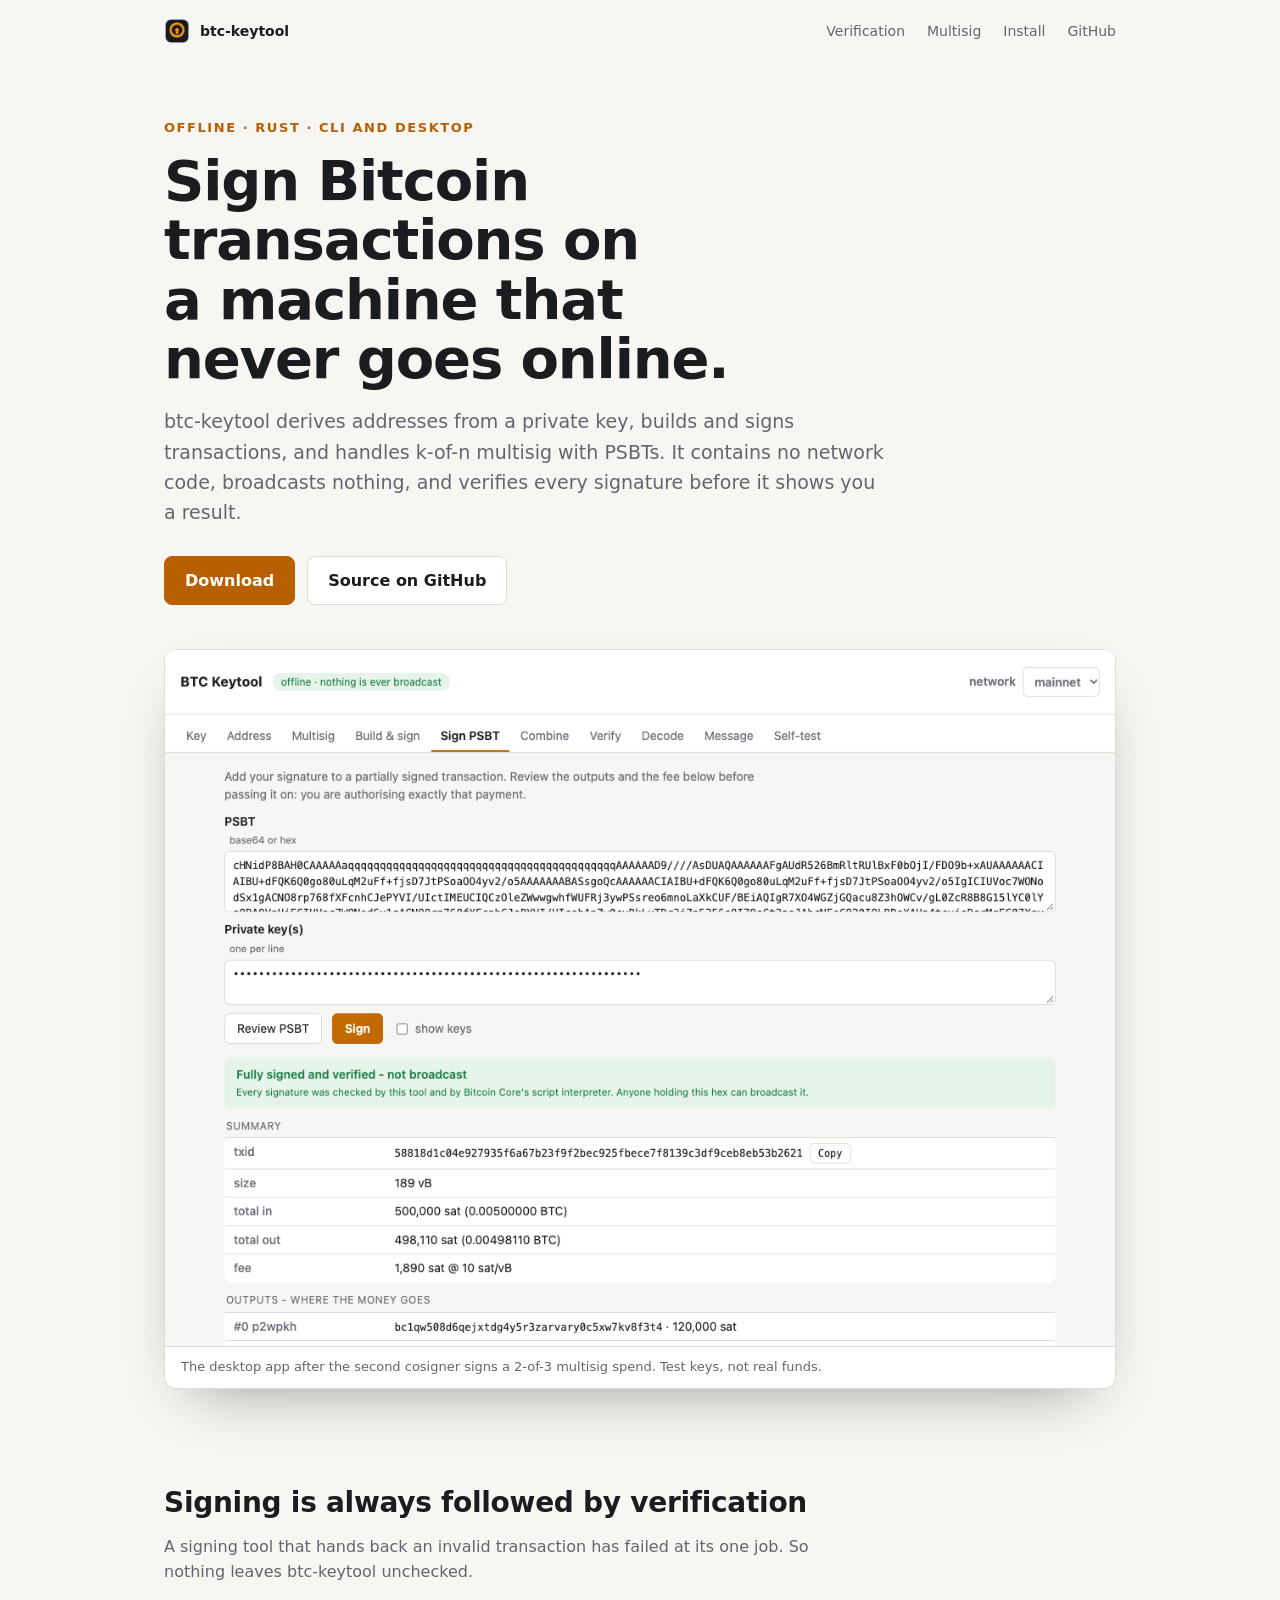
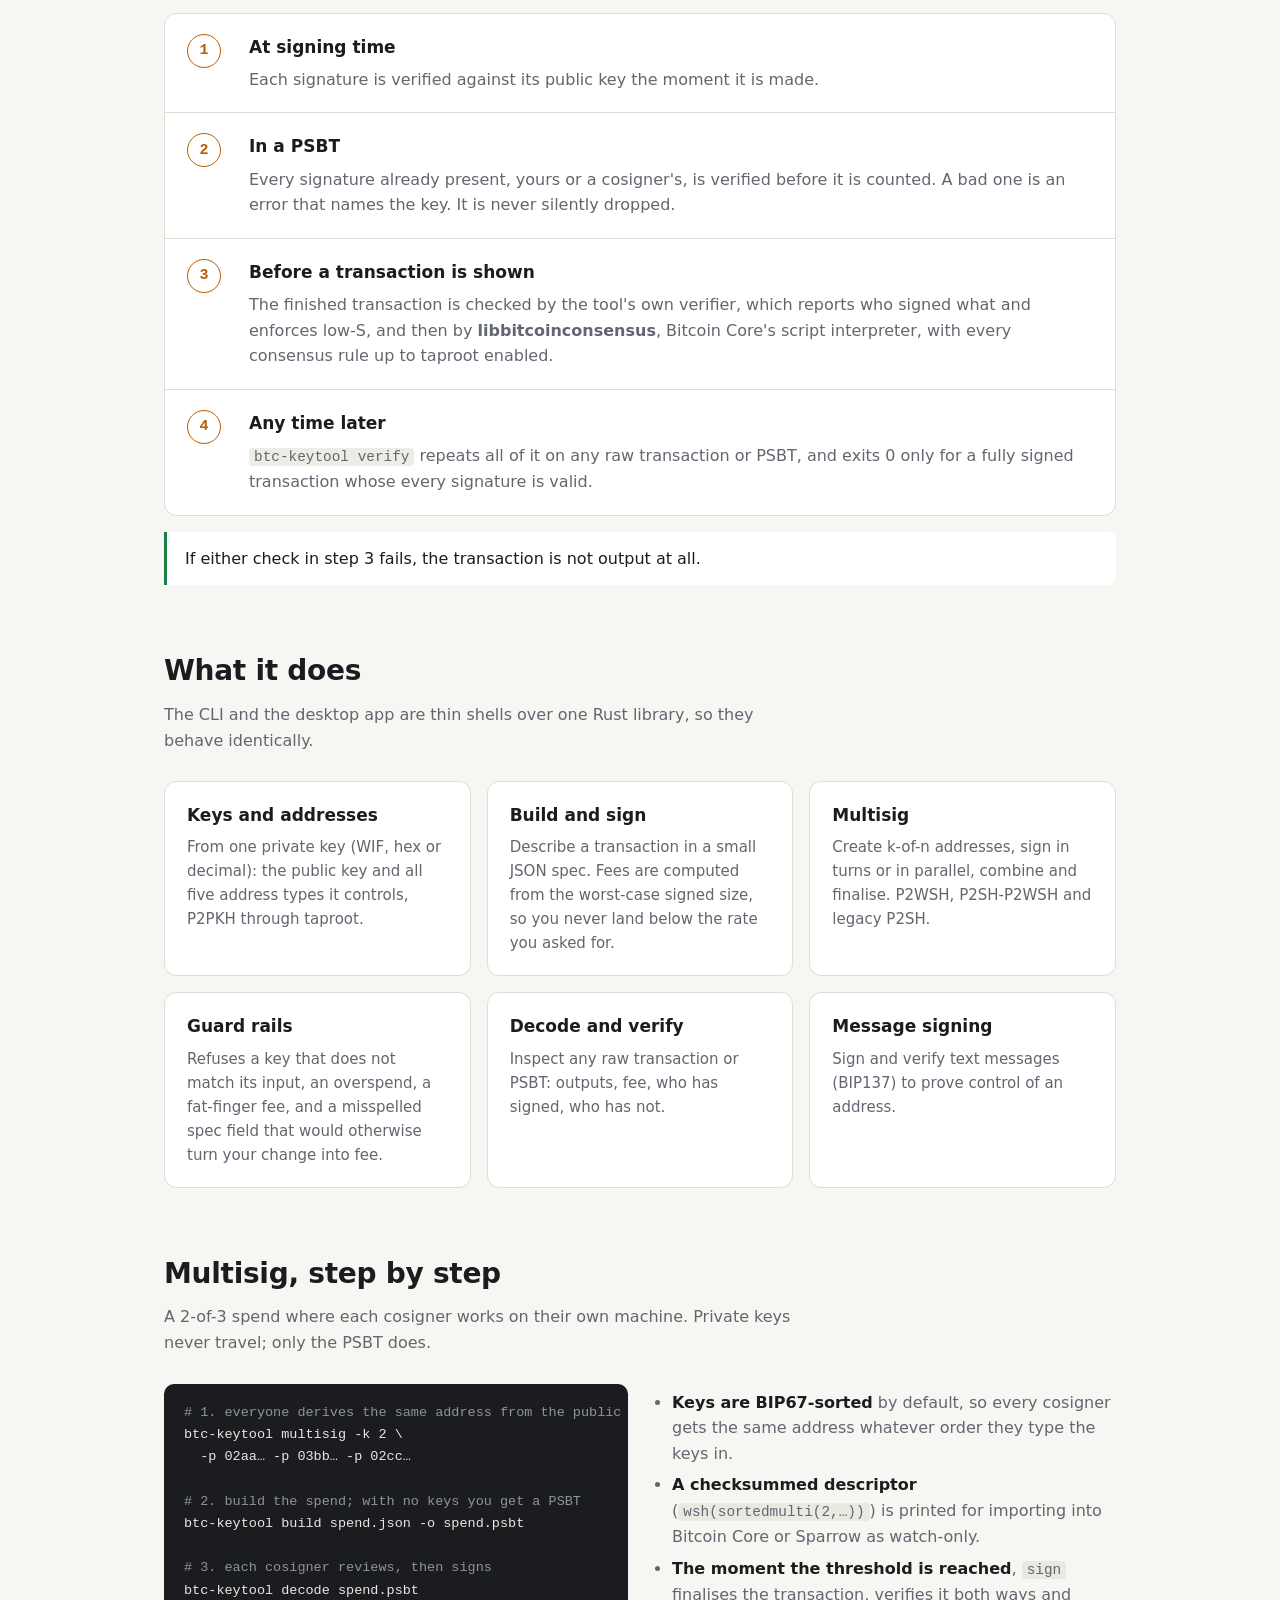
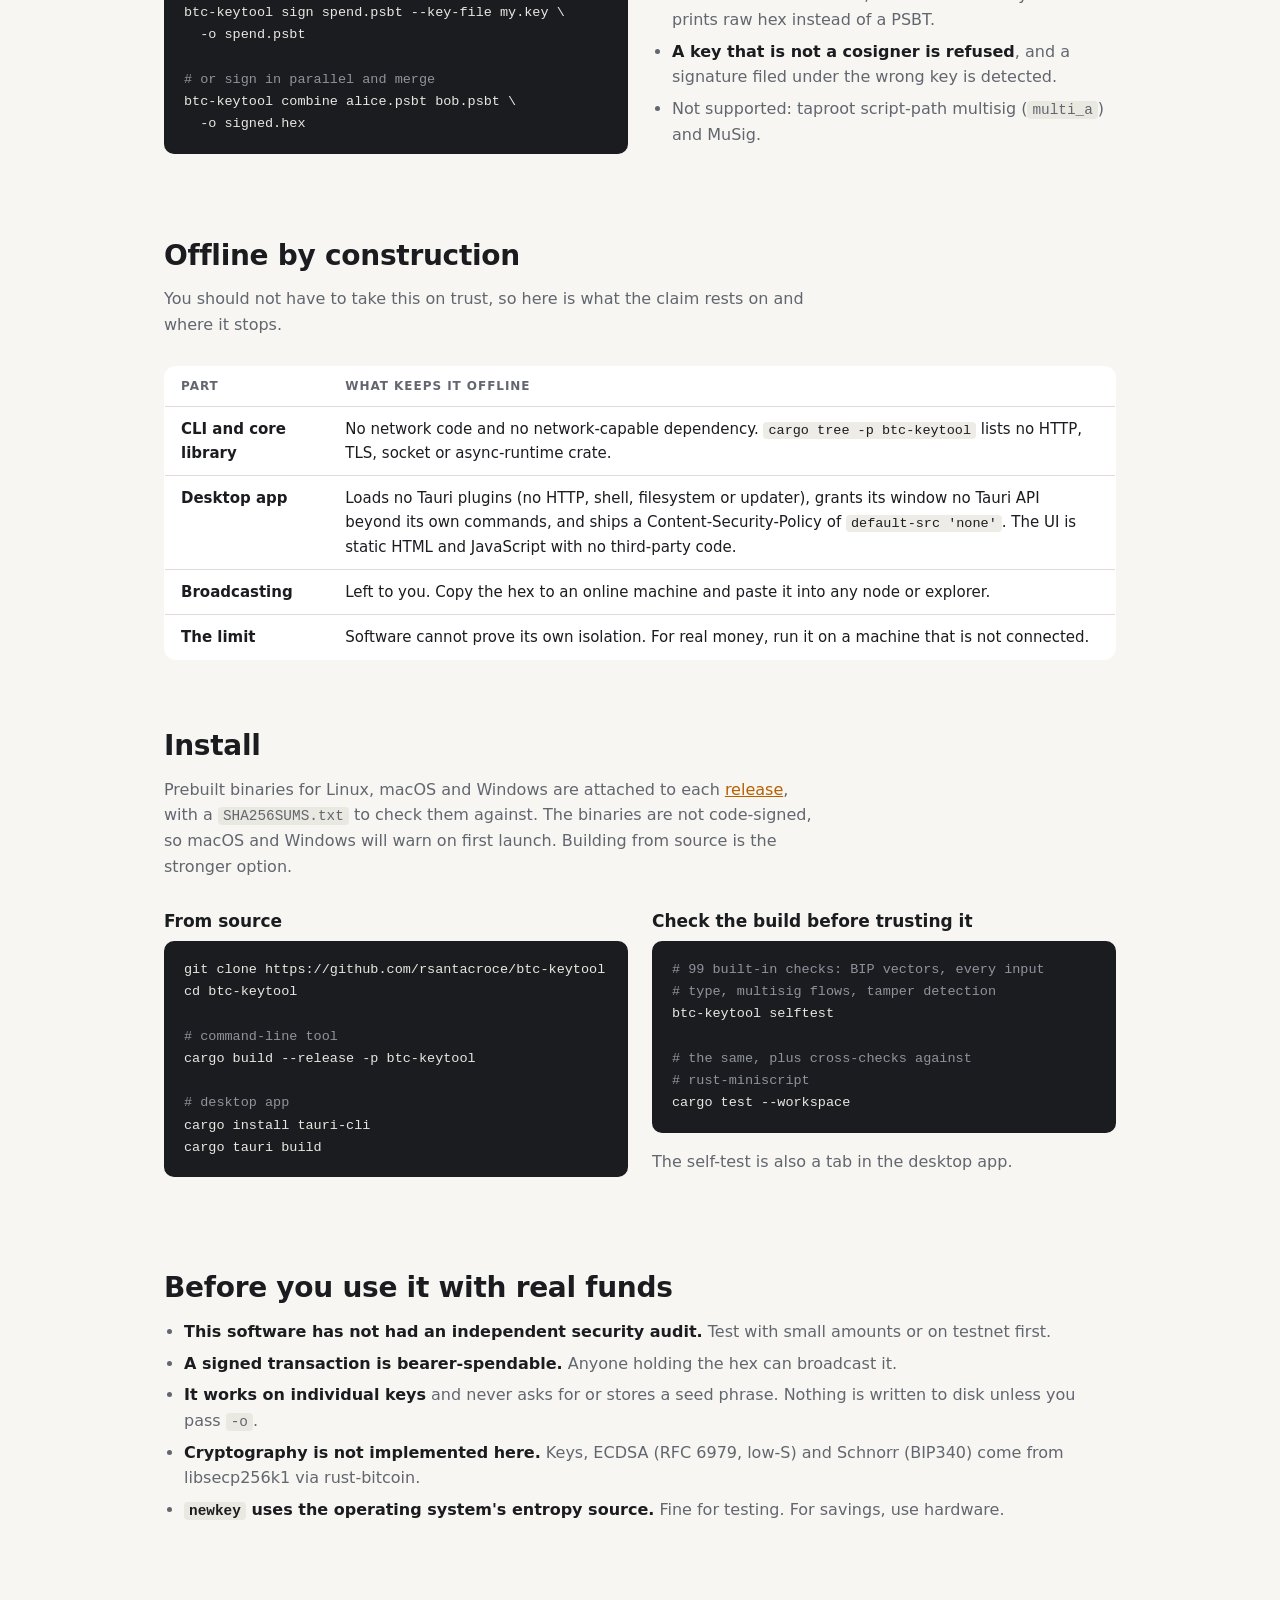
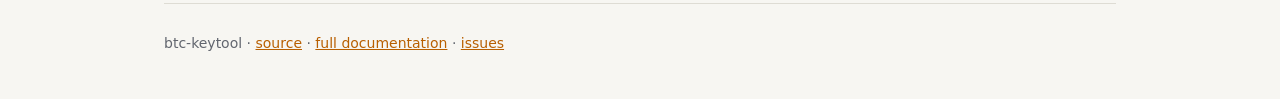
==== site/index.html @ 842ce157 "Add CI, cross-platform builds and a GitHub Pages site - ci.yml: fmt, clippy, tests and self-test on " ====
<!doctype html>
<html lang="en">
<head>
<meta charset="utf-8">
<meta name="viewport" content="width=device-width, initial-scale=1">
<title>btc-keytool - offline Bitcoin keys, multisig and signing</title>
<meta name="description" content="An offline Bitcoin key, multisig and transaction tool written in Rust. CLI and desktop app. Every signature is verified before you see it.">
<link rel="icon" href="assets/icon.png">
<style>
  :root {
    --bg: #f7f6f2; --panel: #ffffff; --ink: #1b1c20; --dim: #62666f; --line: #dedcd4;
    --accent: #b85f00; --accent-ink: #fff; --ok: #1a7f43; --code-bg: #1b1c20; --code-ink: #e9e7e1; --code-dim: #8f939c;
  }
  @media (prefers-color-scheme: dark) {
    :root {
      --bg: #131417; --panel: #1c1e23; --ink: #e9e7e1; --dim: #9a9ea8; --line: #2f323a;
      --accent: #f7931a; --accent-ink: #131417; --ok: #5fd38a; --code-bg: #0c0d0f; --code-ink: #e9e7e1;
    }
  }
  * { box-sizing: border-box; }
  html { scroll-behavior: smooth; }
  body { margin: 0; background: var(--bg); color: var(--ink); font: 16px/1.6 -apple-system, "Segoe UI", system-ui, sans-serif; }
  a { color: var(--accent); }
  .wrap { max-width: 1000px; margin: 0 auto; padding: 0 24px; }
  code, pre, .mono { font-family: ui-monospace, SFMono-Regular, Menlo, Consolas, monospace; }
  code { font-size: .9em; background: color-mix(in srgb, var(--line) 55%, transparent); padding: 1px 5px; border-radius: 4px; }

  nav { display: flex; align-items: center; gap: 22px; padding: 18px 0; font-size: 14px; }
  nav .brand { display: flex; align-items: center; gap: 10px; font-weight: 700; color: var(--ink); text-decoration: none; margin-right: auto; }
  nav .brand img { width: 26px; height: 26px; }
  nav a { color: var(--dim); text-decoration: none; }
  nav a:hover { color: var(--ink); }

  header.hero { padding: 56px 0 28px; }
  .eyebrow { font-size: 13px; letter-spacing: .12em; text-transform: uppercase; color: var(--accent); font-weight: 700; }
  h1 { font-size: clamp(34px, 5.4vw, 56px); line-height: 1.06; letter-spacing: -.02em; margin: 12px 0 18px; max-width: 16ch; text-wrap: balance; }
  .lede { font-size: 19px; color: var(--dim); max-width: 60ch; margin: 0 0 28px; }
  .cta { display: flex; flex-wrap: wrap; gap: 12px; }
  .btn { display: inline-block; padding: 11px 20px; border-radius: 8px; border: 1px solid var(--line); background: var(--panel); color: var(--ink); text-decoration: none; font-weight: 600; }
  .btn.primary { background: var(--accent); border-color: var(--accent); color: var(--accent-ink); }
  .btn:hover { border-color: var(--accent); }
  .shot { margin: 44px 0 0; border: 1px solid var(--line); border-radius: 12px; overflow: hidden; box-shadow: 0 24px 60px -30px rgba(0,0,0,.45); background: var(--panel); }
  .shot img { display: block; width: 100%; height: auto; }
  figcaption { font-size: 13px; color: var(--dim); padding: 10px 16px; border-top: 1px solid var(--line); }

  section { padding: 64px 0 0; }
  h2 { font-size: 28px; letter-spacing: -.01em; margin: 0 0 8px; text-wrap: balance; }
  h3 { font-size: 17px; margin: 0 0 6px; }
  .sub { color: var(--dim); max-width: 64ch; margin: 0 0 28px; }

  .steps { list-style: none; margin: 0; padding: 0; counter-reset: s; border: 1px solid var(--line); border-radius: 12px; background: var(--panel); }
  .steps li { counter-increment: s; display: grid; grid-template-columns: 54px 1fr; gap: 0 8px; padding: 20px 22px; border-top: 1px solid var(--line); }
  .steps li:first-child { border-top: 0; }
  .steps li::before { content: counter(s); font: 700 15px ui-monospace, Menlo, monospace; color: var(--accent); width: 32px; height: 32px; border: 1.5px solid var(--accent); border-radius: 50%; display: grid; place-items: center; }
  .steps p { margin: 0; color: var(--dim); }
  .verdict { margin: 16px 0 0; padding: 14px 18px; border-left: 3px solid var(--ok); background: var(--panel); border-radius: 0 8px 8px 0; }

  .grid { display: grid; grid-template-columns: repeat(auto-fit, minmax(270px, 1fr)); gap: 16px; }
  .card { background: var(--panel); border: 1px solid var(--line); border-radius: 12px; padding: 20px 22px; }
  .card p { margin: 0; color: var(--dim); font-size: 15px; }

  pre { background: var(--code-bg); color: var(--code-ink); padding: 18px 20px; border-radius: 10px; overflow-x: auto; font-size: 13.5px; line-height: 1.65; margin: 0 0 16px; }
  pre .c { color: var(--code-dim); }
  .two { display: grid; grid-template-columns: repeat(auto-fit, minmax(330px, 1fr)); gap: 24px; align-items: start; }
  .two > div { min-width: 0; }

  table { width: 100%; border-collapse: collapse; background: var(--panel); border: 1px solid var(--line); border-radius: 12px; overflow: hidden; font-size: 15px; }
  th, td { text-align: left; padding: 10px 16px; border-top: 1px solid var(--line); vertical-align: top; }
  tr:first-child th { border-top: 0; font-size: 12px; text-transform: uppercase; letter-spacing: .08em; color: var(--dim); }
  .scroll { overflow-x: auto; }

  ul.plain { margin: 0; padding-left: 20px; color: var(--dim); }
  ul.plain li { margin: 6px 0; }
  ul.plain strong { color: var(--ink); }
  footer { margin-top: 80px; padding: 28px 0 48px; border-top: 1px solid var(--line); color: var(--dim); font-size: 14px; }
</style>
</head>
<body>
<div class="wrap">
  <nav>
    <a class="brand" href="#"><img src="assets/icon.png" alt="">btc-keytool</a>
    <a href="#verify">Verification</a>
    <a href="#multisig">Multisig</a>
    <a href="#install">Install</a>
    <a href="https://github.com/rsantacroce/btc-keytool">GitHub</a>
  </nav>

  <header class="hero">
    <div class="eyebrow">Offline &middot; Rust &middot; CLI and desktop</div>
    <h1>Sign Bitcoin transactions on a machine that never goes online.</h1>
    <p class="lede">btc-keytool derives addresses from a private key, builds and signs transactions, and handles
      k-of-n multisig with PSBTs. It contains no network code, broadcasts nothing, and verifies every signature
      before it shows you a result.</p>
    <div class="cta">
      <a class="btn primary" href="https://github.com/rsantacroce/btc-keytool/releases">Download</a>
      <a class="btn" href="https://github.com/rsantacroce/btc-keytool">Source on GitHub</a>
    </div>
    <figure class="shot">
      <img src="assets/app.png" width="2240" height="1640" alt="The desktop app after the second cosigner signs a 2-of-3 multisig transaction: a green banner reads 'Fully signed and verified - not broadcast', followed by the fee, the outputs and which cosigners signed.">
      <figcaption>The desktop app after the second cosigner signs a 2-of-3 multisig spend. Test keys, not real funds.</figcaption>
    </figure>
  </header>

  <section id="verify">
    <h2>Signing is always followed by verification</h2>
    <p class="sub">A signing tool that hands back an invalid transaction has failed at its one job. So nothing leaves
      btc-keytool unchecked.</p>
    <ol class="steps">
      <li><div><h3>At signing time</h3><p>Each signature is verified against its public key the moment it is made.</p></div></li>
      <li><div><h3>In a PSBT</h3><p>Every signature already present, yours or a cosigner's, is verified before it is counted.
        A bad one is an error that names the key. It is never silently dropped.</p></div></li>
      <li><div><h3>Before a transaction is shown</h3><p>The finished transaction is checked by the tool's own verifier, which
        reports who signed what and enforces low-S, and then by <strong>libbitcoinconsensus</strong>, Bitcoin Core's
        script interpreter, with every consensus rule up to taproot enabled.</p></div></li>
      <li><div><h3>Any time later</h3><p><code>btc-keytool verify</code> repeats all of it on any raw transaction or PSBT,
        and exits 0 only for a fully signed transaction whose every signature is valid.</p></div></li>
    </ol>
    <p class="verdict">If either check in step 3 fails, the transaction is not output at all.</p>
  </section>

  <section id="features">
    <h2>What it does</h2>
    <p class="sub">The CLI and the desktop app are thin shells over one Rust library, so they behave identically.</p>
    <div class="grid">
      <div class="card"><h3>Keys and addresses</h3><p>From one private key (WIF, hex or decimal): the public key and all five
        address types it controls, P2PKH through taproot.</p></div>
      <div class="card"><h3>Build and sign</h3><p>Describe a transaction in a small JSON spec. Fees are computed from the
        worst-case signed size, so you never land below the rate you asked for.</p></div>
      <div class="card"><h3>Multisig</h3><p>Create k-of-n addresses, sign in turns or in parallel, combine and finalise.
        P2WSH, P2SH-P2WSH and legacy P2SH.</p></div>
      <div class="card"><h3>Guard rails</h3><p>Refuses a key that does not match its input, an overspend, a fat-finger fee,
        and a misspelled spec field that would otherwise turn your change into fee.</p></div>
      <div class="card"><h3>Decode and verify</h3><p>Inspect any raw transaction or PSBT: outputs, fee, who has signed,
        who has not.</p></div>
      <div class="card"><h3>Message signing</h3><p>Sign and verify text messages (BIP137) to prove control of an address.</p></div>
    </div>
  </section>

  <section id="multisig">
    <h2>Multisig, step by step</h2>
    <p class="sub">A 2-of-3 spend where each cosigner works on their own machine. Private keys never travel; only the
      PSBT does.</p>
    <div class="two">
      <div>
        <pre><span class="c"># 1. everyone derives the same address from the public keys</span>
btc-keytool multisig -k 2 \
  -p 02aa… -p 03bb… -p 02cc…

<span class="c"># 2. build the spend; with no keys you get a PSBT</span>
btc-keytool build spend.json -o spend.psbt

<span class="c"># 3. each cosigner reviews, then signs</span>
btc-keytool decode spend.psbt
btc-keytool sign spend.psbt --key-file my.key \
  -o spend.psbt

<span class="c"># or sign in parallel and merge</span>
btc-keytool combine alice.psbt bob.psbt \
  -o signed.hex</pre>
      </div>
      <div>
        <ul class="plain">
          <li><strong>Keys are BIP67-sorted</strong> by default, so every cosigner gets the same address whatever order
            they type the keys in.</li>
          <li><strong>A checksummed descriptor</strong> (<code>wsh(sortedmulti(2,…))</code>) is printed for importing
            into Bitcoin Core or Sparrow as watch-only.</li>
          <li><strong>The moment the threshold is reached</strong>, <code>sign</code> finalises the transaction, verifies
            it both ways and prints raw hex instead of a PSBT.</li>
          <li><strong>A key that is not a cosigner is refused</strong>, and a signature filed under the wrong key is
            detected.</li>
          <li>Not supported: taproot script-path multisig (<code>multi_a</code>) and MuSig.</li>
        </ul>
      </div>
    </div>
  </section>

  <section id="offline">
    <h2>Offline by construction</h2>
    <p class="sub">You should not have to take this on trust, so here is what the claim rests on and where it stops.</p>
    <div class="scroll"><table>
      <tr><th>Part</th><th>What keeps it offline</th></tr>
      <tr><td><strong>CLI and core library</strong></td><td>No network code and no network-capable dependency.
        <code>cargo tree -p btc-keytool</code> lists no HTTP, TLS, socket or async-runtime crate.</td></tr>
      <tr><td><strong>Desktop app</strong></td><td>Loads no Tauri plugins (no HTTP, shell, filesystem or updater), grants its
        window no Tauri API beyond its own commands, and ships a Content-Security-Policy of
        <code>default-src 'none'</code>. The UI is static HTML and JavaScript with no third-party code.</td></tr>
      <tr><td><strong>Broadcasting</strong></td><td>Left to you. Copy the hex to an online machine and paste it into any node
        or explorer.</td></tr>
      <tr><td><strong>The limit</strong></td><td>Software cannot prove its own isolation. For real money, run it on a machine
        that is not connected.</td></tr>
    </table></div>
  </section>

  <section id="install">
    <h2>Install</h2>
    <p class="sub">Prebuilt binaries for Linux, macOS and Windows are attached to each
      <a href="https://github.com/rsantacroce/btc-keytool/releases">release</a>, with a <code>SHA256SUMS.txt</code> to
      check them against. The binaries are not code-signed, so macOS and Windows will warn on first launch.
      Building from source is the stronger option.</p>
    <div class="two">
      <div>
        <h3>From source</h3>
        <pre>git clone https://github.com/rsantacroce/btc-keytool
cd btc-keytool

<span class="c"># command-line tool</span>
cargo build --release -p btc-keytool

<span class="c"># desktop app</span>
cargo install tauri-cli
cargo tauri build</pre>
      </div>
      <div>
        <h3>Check the build before trusting it</h3>
        <pre><span class="c"># 99 built-in checks: BIP vectors, every input
# type, multisig flows, tamper detection</span>
btc-keytool selftest

<span class="c"># the same, plus cross-checks against
# rust-miniscript</span>
cargo test --workspace</pre>
        <p class="sub">The self-test is also a tab in the desktop app.</p>
      </div>
    </div>
  </section>

  <section id="safety">
    <h2>Before you use it with real funds</h2>
    <ul class="plain">
      <li><strong>This software has not had an independent security audit.</strong> Test with small amounts or on testnet first.</li>
      <li><strong>A signed transaction is bearer-spendable.</strong> Anyone holding the hex can broadcast it.</li>
      <li><strong>It works on individual keys</strong> and never asks for or stores a seed phrase. Nothing is written to
        disk unless you pass <code>-o</code>.</li>
      <li><strong>Cryptography is not implemented here.</strong> Keys, ECDSA (RFC 6979, low-S) and Schnorr (BIP340) come
        from libsecp256k1 via rust-bitcoin.</li>
      <li><strong><code>newkey</code> uses the operating system's entropy source.</strong> Fine for testing. For savings,
        use hardware.</li>
    </ul>
  </section>

  <footer>
    btc-keytool &middot; <a href="https://github.com/rsantacroce/btc-keytool">source</a> &middot;
    <a href="https://github.com/rsantacroce/btc-keytool/blob/main/README.md">full documentation</a> &middot;
    <a href="https://github.com/rsantacroce/btc-keytool/issues">issues</a>
  </footer>
</div>
</body>
</html>
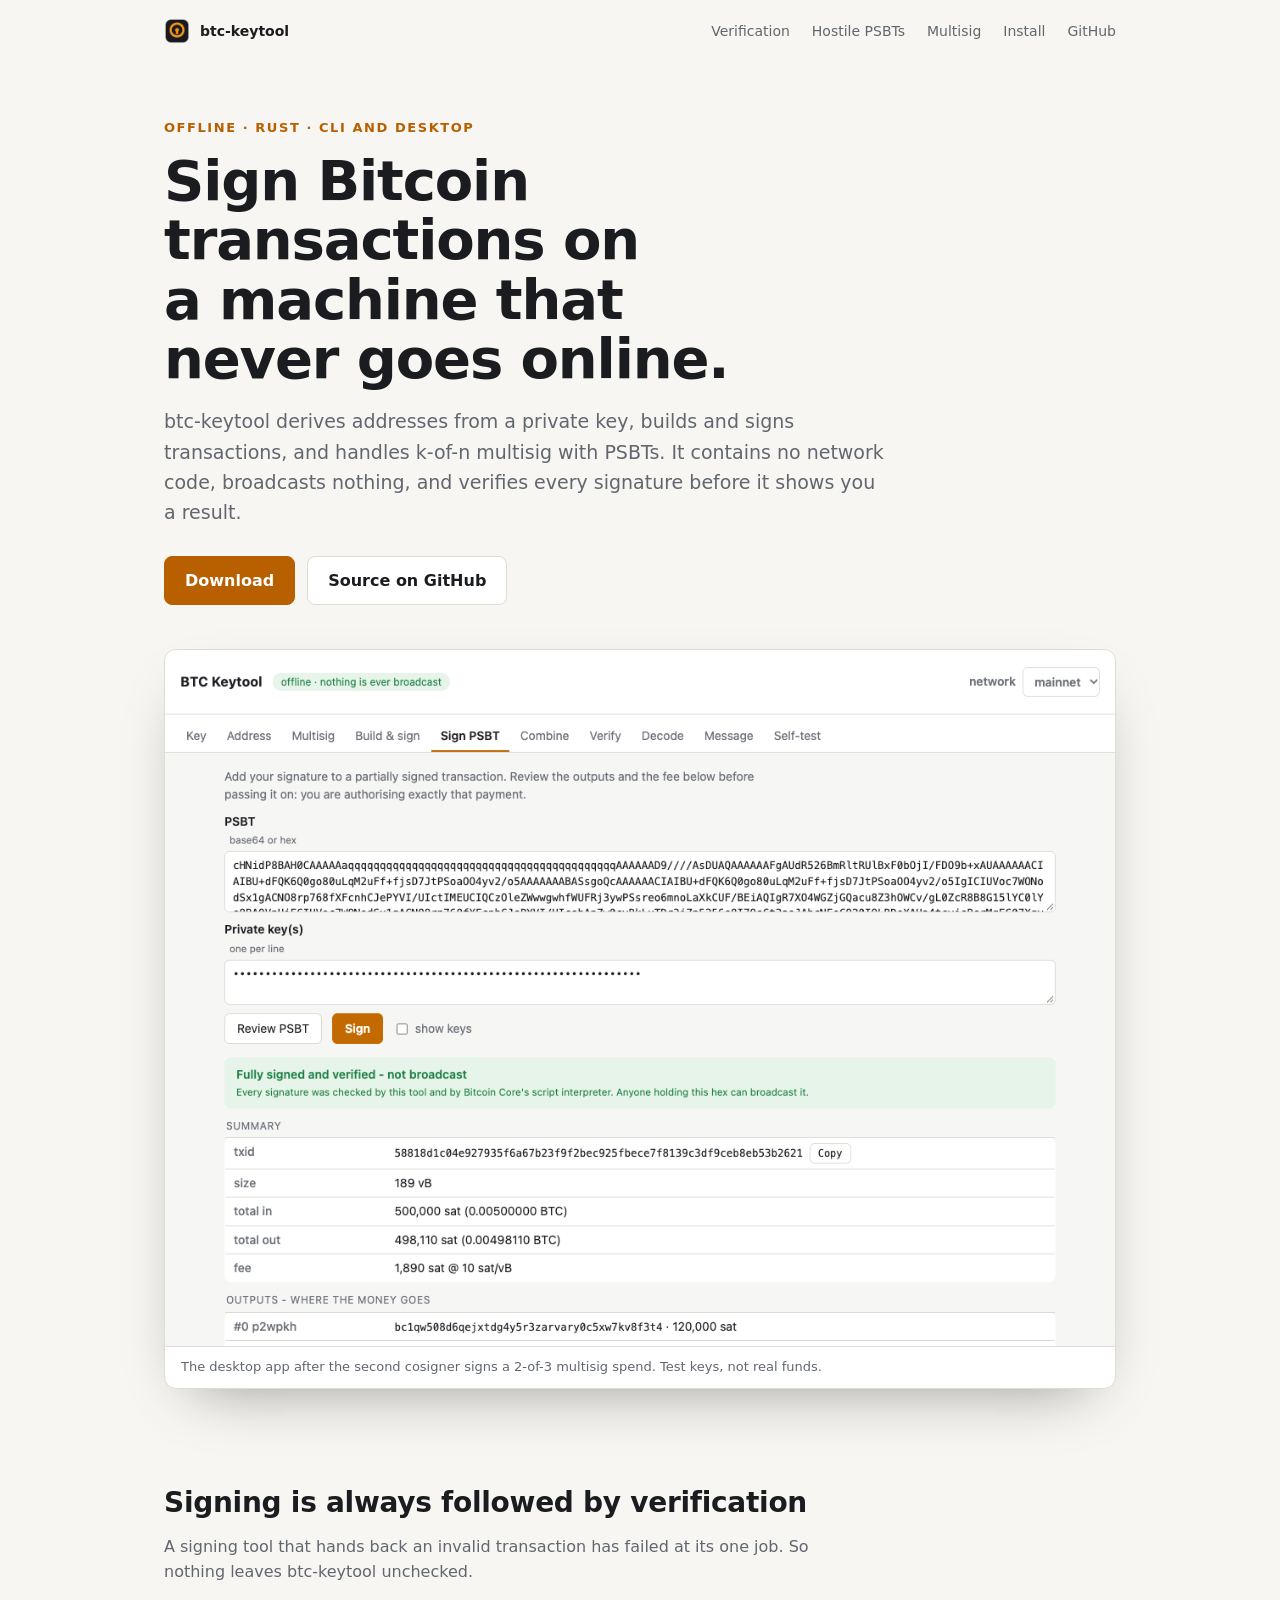
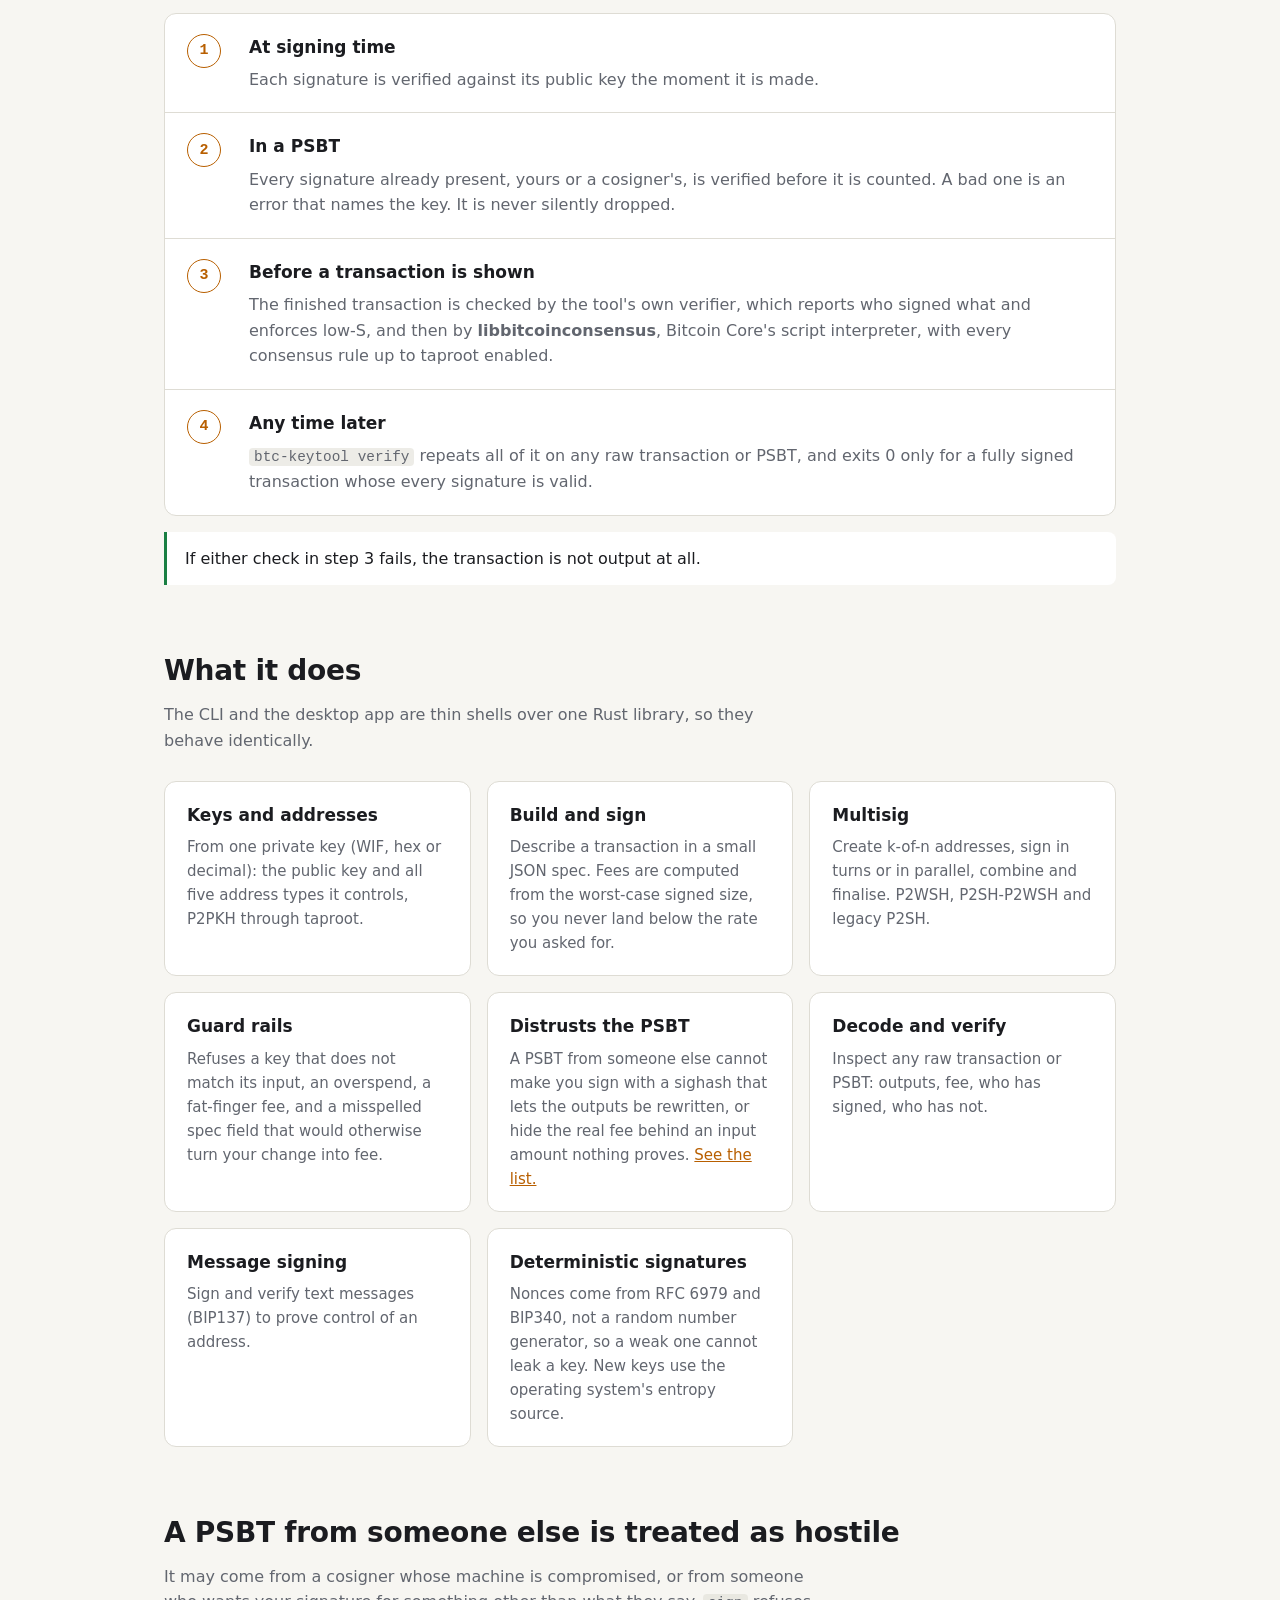
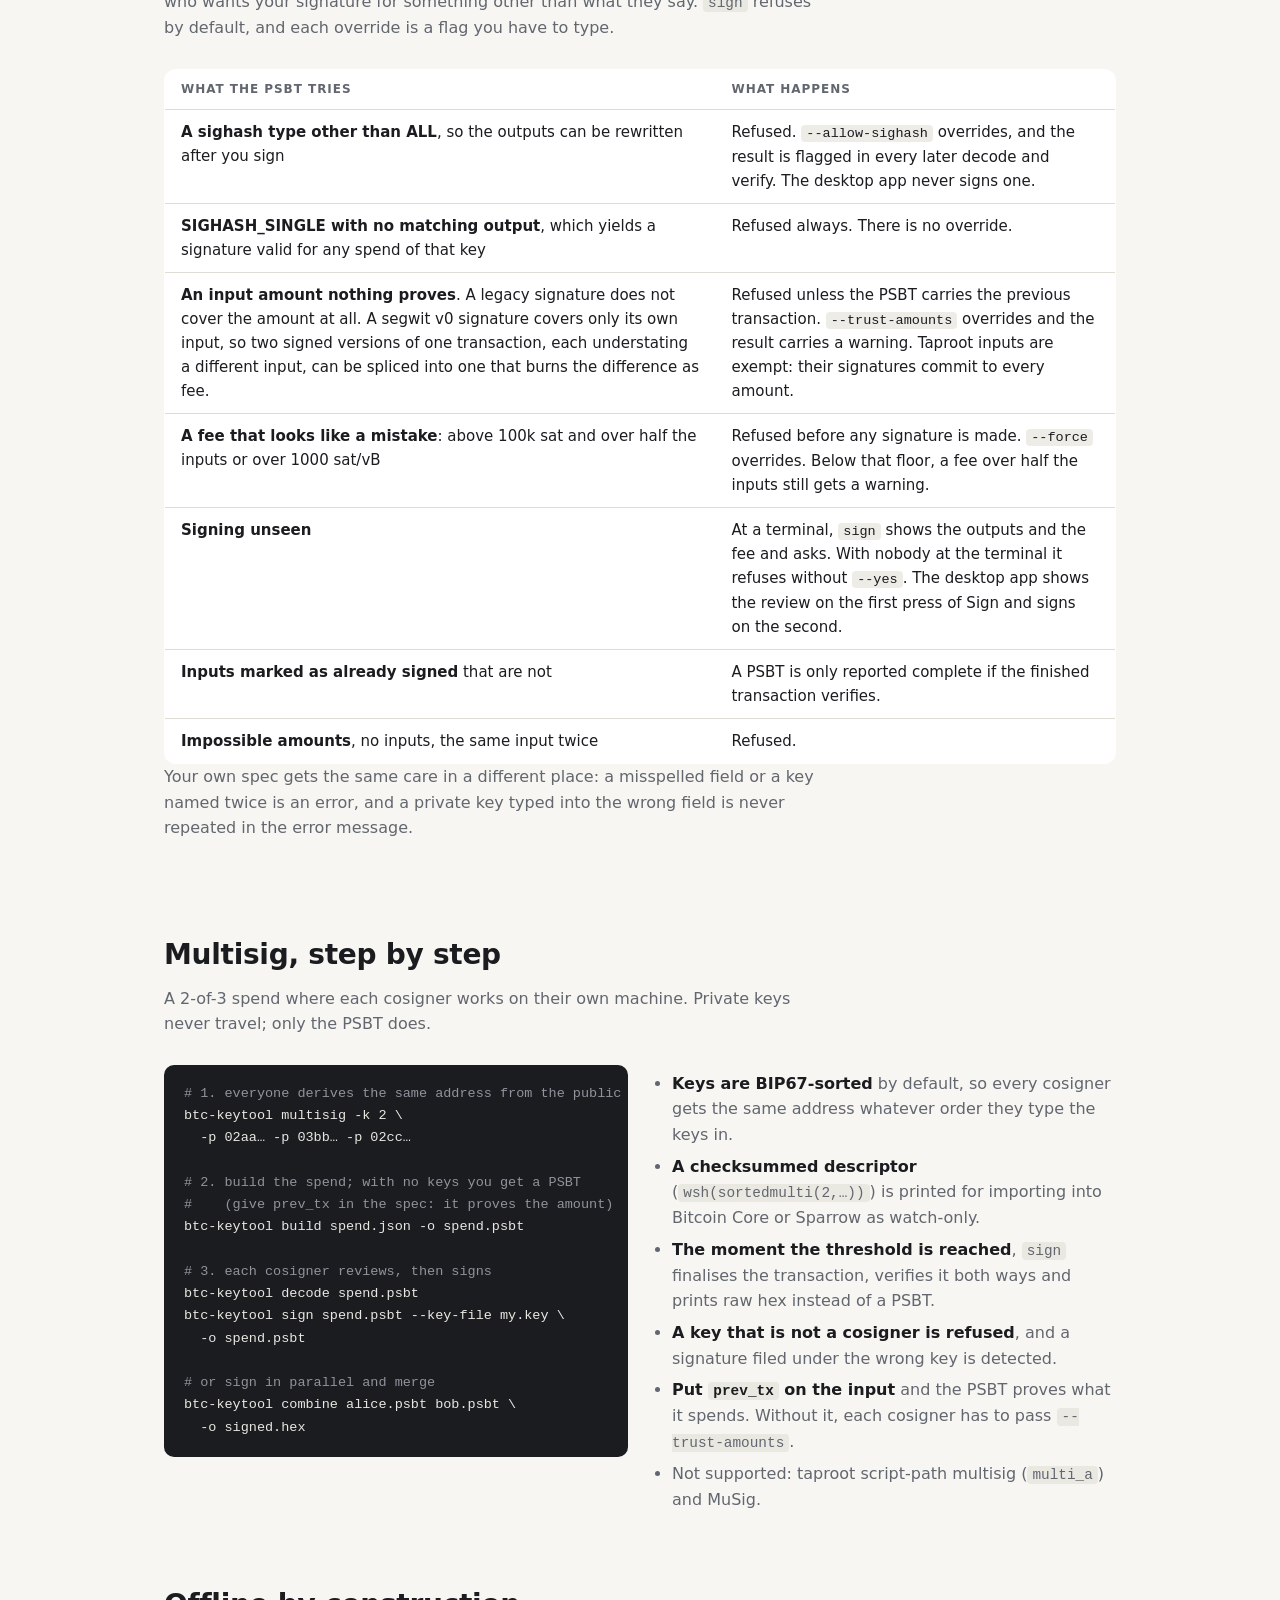
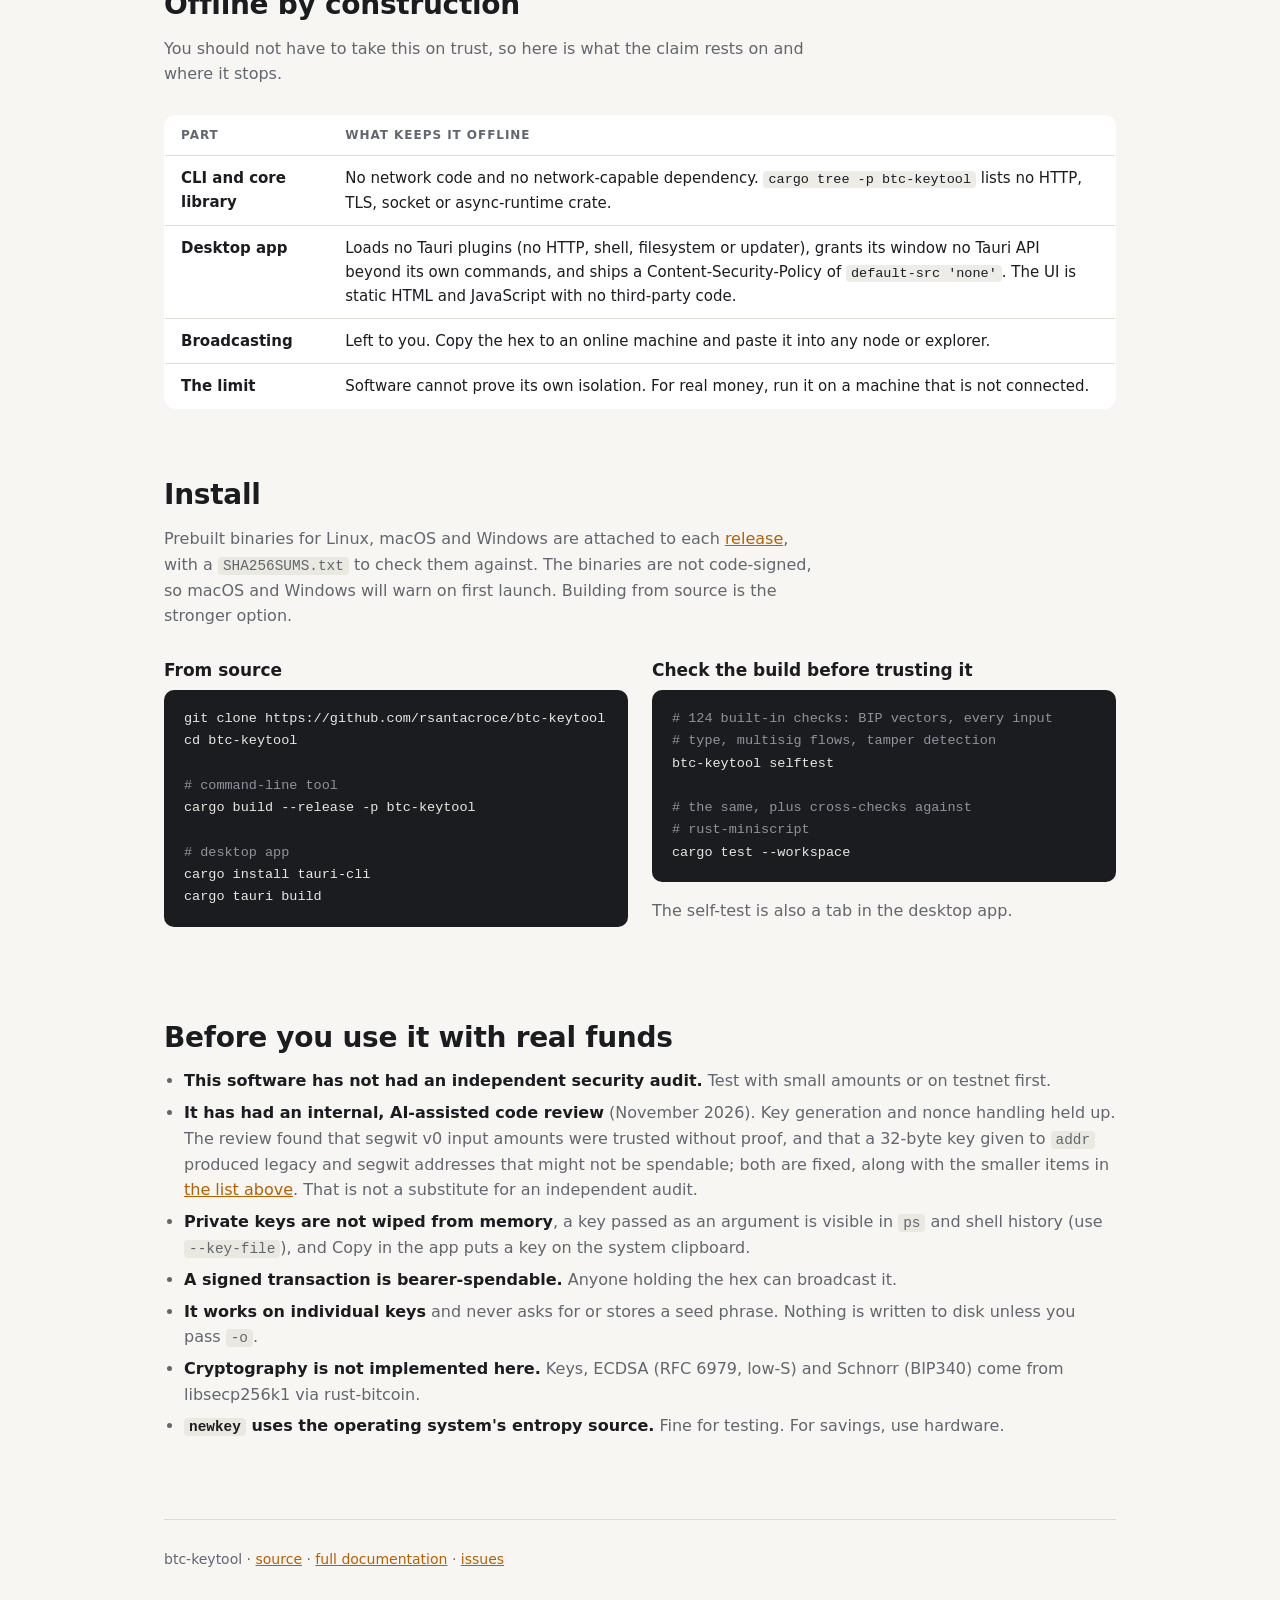
==== commit 0de37a1c: "Security hardening: distrust PSBTs, prove input amounts, review before signing Signing - Refuse non-" ====
--- a/site/index.html
+++ b/site/index.html
@@ -80,6 +80,7 @@
   <nav>
     <a class="brand" href="#"><img src="assets/icon.png" alt="">btc-keytool</a>
     <a href="#verify">Verification</a>
+    <a href="#psbt">Hostile PSBTs</a>
     <a href="#multisig">Multisig</a>
     <a href="#install">Install</a>
     <a href="https://github.com/rsantacroce/btc-keytool">GitHub</a>
@@ -130,10 +131,46 @@
         P2WSH, P2SH-P2WSH and legacy P2SH.</p></div>
       <div class="card"><h3>Guard rails</h3><p>Refuses a key that does not match its input, an overspend, a fat-finger fee,
         and a misspelled spec field that would otherwise turn your change into fee.</p></div>
+      <div class="card"><h3>Distrusts the PSBT</h3><p>A PSBT from someone else cannot make you sign with a sighash that lets
+        the outputs be rewritten, or hide the real fee behind an input amount nothing proves.
+        <a href="#psbt">See the list.</a></p></div>
       <div class="card"><h3>Decode and verify</h3><p>Inspect any raw transaction or PSBT: outputs, fee, who has signed,
         who has not.</p></div>
       <div class="card"><h3>Message signing</h3><p>Sign and verify text messages (BIP137) to prove control of an address.</p></div>
-    </div>
+      <div class="card"><h3>Deterministic signatures</h3><p>Nonces come from RFC 6979 and BIP340, not a random number generator,
+        so a weak one cannot leak a key. New keys use the operating system's entropy source.</p></div>
+    </div>
+  </section>
+
+  <section id="psbt">
+    <h2>A PSBT from someone else is treated as hostile</h2>
+    <p class="sub">It may come from a cosigner whose machine is compromised, or from someone who wants your signature
+      for something other than what they say. <code>sign</code> refuses by default, and each override is a flag you
+      have to type.</p>
+    <div class="scroll"><table>
+      <tr><th>What the PSBT tries</th><th>What happens</th></tr>
+      <tr><td><strong>A sighash type other than ALL</strong>, so the outputs can be rewritten after you sign</td>
+        <td>Refused. <code>--allow-sighash</code> overrides, and the result is flagged in every later decode and verify.
+        The desktop app never signs one.</td></tr>
+      <tr><td><strong>SIGHASH_SINGLE with no matching output</strong>, which yields a signature valid for any spend of
+        that key</td><td>Refused always. There is no override.</td></tr>
+      <tr><td><strong>An input amount nothing proves</strong>. A legacy signature does not cover the amount at all. A
+        segwit v0 signature covers only its own input, so two signed versions of one transaction, each understating a
+        different input, can be spliced into one that burns the difference as fee.</td>
+        <td>Refused unless the PSBT carries the previous transaction. <code>--trust-amounts</code> overrides and the
+        result carries a warning. Taproot inputs are exempt: their signatures commit to every amount.</td></tr>
+      <tr><td><strong>A fee that looks like a mistake</strong>: above 100k sat and over half the inputs or over
+        1000 sat/vB</td><td>Refused before any signature is made. <code>--force</code> overrides. Below that floor, a
+        fee over half the inputs still gets a warning.</td></tr>
+      <tr><td><strong>Signing unseen</strong></td><td>At a terminal, <code>sign</code> shows the outputs and the fee and
+        asks. With nobody at the terminal it refuses without <code>--yes</code>. The desktop app shows the review on the
+        first press of Sign and signs on the second.</td></tr>
+      <tr><td><strong>Inputs marked as already signed</strong> that are not</td><td>A PSBT is only reported complete
+        if the finished transaction verifies.</td></tr>
+      <tr><td><strong>Impossible amounts</strong>, no inputs, the same input twice</td><td>Refused.</td></tr>
+    </table></div>
+    <p class="sub">Your own spec gets the same care in a different place: a misspelled field or a key named twice is an
+      error, and a private key typed into the wrong field is never repeated in the error message.</p>
   </section>
 
   <section id="multisig">
@@ -146,7 +183,8 @@
 btc-keytool multisig -k 2 \
   -p 02aa… -p 03bb… -p 02cc…
 
-<span class="c"># 2. build the spend; with no keys you get a PSBT</span>
+<span class="c"># 2. build the spend; with no keys you get a PSBT
+#    (give prev_tx in the spec: it proves the amount)</span>
 btc-keytool build spend.json -o spend.psbt
 
 <span class="c"># 3. each cosigner reviews, then signs</span>
@@ -168,6 +206,8 @@
             it both ways and prints raw hex instead of a PSBT.</li>
           <li><strong>A key that is not a cosigner is refused</strong>, and a signature filed under the wrong key is
             detected.</li>
+          <li><strong>Put <code>prev_tx</code> on the input</strong> and the PSBT proves what it spends. Without it,
+            each cosigner has to pass <code>--trust-amounts</code>.</li>
           <li>Not supported: taproot script-path multisig (<code>multi_a</code>) and MuSig.</li>
         </ul>
       </div>
@@ -212,7 +252,7 @@
       </div>
       <div>
         <h3>Check the build before trusting it</h3>
-        <pre><span class="c"># 99 built-in checks: BIP vectors, every input
+        <pre><span class="c"># 124 built-in checks: BIP vectors, every input
 # type, multisig flows, tamper detection</span>
 btc-keytool selftest
 
@@ -228,6 +268,12 @@
     <h2>Before you use it with real funds</h2>
     <ul class="plain">
       <li><strong>This software has not had an independent security audit.</strong> Test with small amounts or on testnet first.</li>
+      <li><strong>It has had an internal, AI-assisted code review</strong> (November 2026). Key generation and nonce
+        handling held up. The review found that segwit v0 input amounts were trusted without proof, and that a 32-byte
+        key given to <code>addr</code> produced legacy and segwit addresses that might not be spendable; both are fixed,
+        along with the smaller items in <a href="#psbt">the list above</a>. That is not a substitute for an independent audit.</li>
+      <li><strong>Private keys are not wiped from memory</strong>, a key passed as an argument is visible in
+        <code>ps</code> and shell history (use <code>--key-file</code>), and Copy in the app puts a key on the system clipboard.</li>
       <li><strong>A signed transaction is bearer-spendable.</strong> Anyone holding the hex can broadcast it.</li>
       <li><strong>It works on individual keys</strong> and never asks for or stores a seed phrase. Nothing is written to
         disk unless you pass <code>-o</code>.</li>
